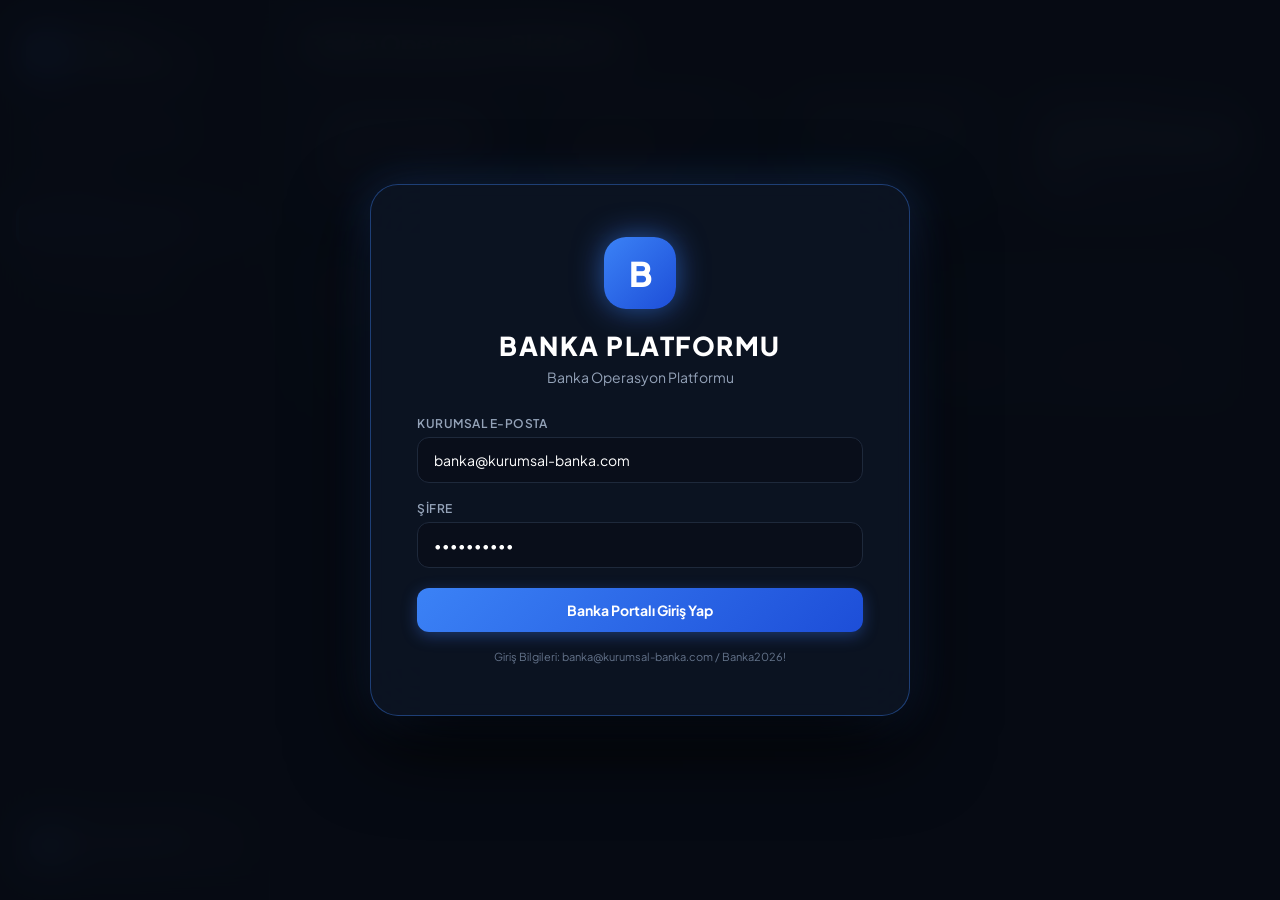
==== CORPORATE BANK/templates/bank_portal.html @ aa8bb830 "Add files via upload" ====
<!DOCTYPE html>
<html lang="tr">
<head>
    <meta charset="UTF-8">
    <meta name="viewport" content="width=device-width, initial-scale=1.0">
    <title>Banka Operasyon Platformu</title>
    <!-- Google Fonts -->
    <link href="https://fonts.googleapis.com/css2?family=Plus+Jakarta+Sans:wght@300;400;500;600;700;800&display=swap" rel="stylesheet">
    <style>
        :root {
            --bg-dark: #070B14;
            --bg-card: #0D1424;
            --bg-sidebar: #090E1A;
            --bg-glass: rgba(13, 20, 36, 0.75);
            --border-color: #1E293B;
            --border-glass: rgba(59, 130, 246, 0.18);
            
            --primary: #3B82F6;
            --primary-dark: #1D4ED8;
            --primary-light: #60A5FA;
            
            --text-main: #F8FAFC;
            --text-muted: #94A3B8;
            --text-dim: #64748B;
            
            --success: #10B981;
            --warning: #F59E0B;
            --danger: #EF4444;
            
            --radius-md: 12px;
            --radius-lg: 18px;
        }

        * {
            margin: 0;
            padding: 0;
            box-sizing: border-box;
            font-family: 'Plus Jakarta Sans', -apple-system, BlinkMacSystemFont, sans-serif;
            -webkit-font-smoothing: antialiased;
        }

        body {
            background-color: var(--bg-dark);
            background-image: 
                radial-gradient(circle at 10% 20%, rgba(59, 130, 246, 0.08) 0%, transparent 40%),
                radial-gradient(circle at 90% 80%, rgba(29, 78, 216, 0.06) 0%, transparent 40%);
            color: var(--text-main);
            min-height: 100vh;
            overflow-x: hidden;
            display: flex;
        }

        /* Glass Login Overlay */
        .login-overlay {
            position: fixed;
            top: 0;
            left: 0;
            width: 100vw;
            height: 100vh;
            background: rgba(7, 11, 20, 0.94);
            backdrop-filter: blur(20px);
            -webkit-backdrop-filter: blur(20px);
            z-index: 9999;
            display: flex;
            align-items: center;
            justify-content: center;
            transition: opacity 0.4s ease, visibility 0.4s ease;
        }

        .login-overlay.hidden {
            opacity: 0;
            visibility: hidden;
            pointer-events: none;
        }

        .login-card {
            width: 540px;
            max-width: 92vw;
            background: rgba(13, 20, 36, 0.9);
            backdrop-filter: blur(32px);
            -webkit-backdrop-filter: blur(32px);
            border: 1px solid rgba(59, 130, 246, 0.4);
            border-radius: 28px;
            padding: 52px 46px;
            box-shadow: 0 30px 80px rgba(0, 0, 0, 0.85), 0 0 45px rgba(59, 130, 246, 0.25);
            text-align: center;
            position: relative;
        }
        .login-logo {
            width: 72px;
            height: 72px;
            border-radius: 22px;
            background: linear-gradient(135deg, #3B82F6 0%, #1D4ED8 100%);
            display: flex;
            align-items: center;
            justify-content: center;
            font-size: 34px;
            font-weight: 800;
            color: #FFF;
            margin: 0 auto 20px auto;
            box-shadow: 0 0 30px rgba(59, 130, 246, 0.6);
        }
        .login-title {
            font-size: 26px;
            font-weight: 800;
            color: #FFF;
            letter-spacing: 1.5px;
            margin-bottom: 6px;
        }
        .login-subtitle {
            font-size: 14px;
            color: var(--text-muted);
            margin-bottom: 30px;
        }

        .form-group {
            margin-bottom: 18px;
            text-align: left;
        }

        .form-group label {
            display: block;
            font-size: 12px;
            font-weight: 600;
            color: var(--text-muted);
            margin-bottom: 6px;
            text-transform: uppercase;
            letter-spacing: 0.5px;
        }

        .form-input {
            width: 100%;
            padding: 13px 16px;
            background: rgba(9, 14, 26, 0.9);
            border: 1px solid var(--border-color);
            border-radius: var(--radius-md);
            color: #FFF;
            font-size: 14px;
            outline: none;
            transition: all 0.2s ease;
        }

        .form-input:focus {
            border-color: var(--primary);
            box-shadow: 0 0 15px rgba(59, 130, 246, 0.3);
        }

        .btn-primary {
            width: 100%;
            padding: 13px 20px;
            background: linear-gradient(135deg, var(--primary) 0%, var(--primary-dark) 100%);
            border: none;
            border-radius: var(--radius-md);
            color: #FFF;
            font-size: 14px;
            font-weight: 700;
            cursor: pointer;
            transition: all 0.2s ease;
            box-shadow: 0 4px 15px rgba(59, 130, 246, 0.35);
            display: flex;
            align-items: center;
            justify-content: center;
            gap: 8px;
        }

        .btn-primary:hover {
            transform: translateY(-2px);
            box-shadow: 0 8px 25px rgba(59, 130, 246, 0.5);
        }

        .login-error {
            margin-top: 14px;
            padding: 10px;
            background: rgba(239, 68, 68, 0.15);
            border: 1px solid rgba(239, 68, 68, 0.3);
            border-radius: 8px;
            color: #FCA5A5;
            font-size: 13px;
            display: none;
        }

        /* App Wrapper */
        .app-container {
            display: flex;
            width: 100vw;
            height: 100vh;
            overflow: hidden;
        }

        /* Sidebar Navigation */
        .sidebar {
            width: 270px;
            background: var(--bg-sidebar);
            border-right: 1px solid var(--border-color);
            display: flex;
            flex-direction: column;
            justify-content: space-between;
            padding: 24px 16px;
            z-index: 20;
        }

        .brand-header {
            display: flex;
            align-items: center;
            gap: 12px;
            padding: 8px 10px;
            margin-bottom: 24px;
        }

        .brand-logo {
            width: 44px;
            height: 44px;
            border-radius: var(--radius-md);
            background: linear-gradient(135deg, var(--primary) 0%, var(--primary-dark) 100%);
            display: flex;
            align-items: center;
            justify-content: center;
            font-size: 22px;
            font-weight: 800;
            color: #FFF;
            box-shadow: 0 0 20px rgba(59, 130, 246, 0.4);
        }

        .brand-title {
            font-size: 15px;
            font-weight: 800;
            letter-spacing: 1.5px;
            color: #FFF;
        }

        .nav-menu {
            list-style: none;
            display: flex;
            flex-direction: column;
            gap: 6px;
        }

        .nav-item {
            display: flex;
            align-items: center;
            gap: 12px;
            padding: 12px 16px;
            border-radius: var(--radius-md);
            color: var(--text-muted);
            font-size: 13.5px;
            font-weight: 600;
            cursor: pointer;
            transition: all 0.2s ease;
        }

        .nav-item:hover {
            background: rgba(59, 130, 246, 0.1);
            color: #FFF;
            transform: translateX(4px);
        }

        .nav-item.active {
            background: linear-gradient(90deg, rgba(59, 130, 246, 0.22) 0%, rgba(29, 78, 216, 0.08) 100%);
            border-left: 3px solid var(--primary);
            color: #FFF;
        }

        .nav-icon {
            width: 18px;
            height: 18px;
            stroke: currentColor;
            flex-shrink: 0;
        }

        /* Glass Sidebar Footer User Profile */
        .user-glass-card {
            background: rgba(13, 20, 36, 0.7);
            border: 1px solid var(--border-color);
            border-radius: 14px;
            padding: 12px 14px;
            display: flex;
            align-items: center;
            justify-content: space-between;
        }

        .user-avatar {
            width: 36px;
            height: 36px;
            border-radius: 50%;
            background: linear-gradient(135deg, var(--primary) 0%, var(--primary-light) 100%);
            display: flex;
            align-items: center;
            justify-content: center;
            font-weight: 800;
            color: #FFF;
            font-size: 15px;
        }

        .user-info h4 {
            font-size: 13px;
            font-weight: 700;
            color: #FFF;
        }

        .user-info p {
            font-size: 11px;
            color: var(--text-dim);
        }

        /* Main Content View */
        .main-content {
            flex: 1;
            display: flex;
            flex-direction: column;
            height: 100vh;
            overflow-y: auto;
            padding: 28px 36px;
        }

        .top-navbar {
            margin-bottom: 24px;
        }

        .top-navbar h1 {
            font-size: 24px;
            font-weight: 800;
            color: #FFF;
            letter-spacing: -0.5px;
        }

        /* KPI Cards Grid */
        .kpi-grid {
            display: grid;
            grid-template-columns: repeat(auto-fit, minmax(220px, 1fr));
            gap: 18px;
            margin-bottom: 28px;
        }

        .kpi-card {
            background: var(--bg-card);
            border: 1px solid var(--border-color);
            border-radius: var(--radius-lg);
            padding: 22px;
            display: flex;
            flex-direction: column;
            justify-content: space-between;
            box-shadow: 0 4px 20px rgba(0, 0, 0, 0.4);
        }

        .kpi-card label {
            font-size: 11px;
            color: var(--text-muted);
            text-transform: uppercase;
            letter-spacing: 0.5px;
            font-weight: 700;
        }

        .kpi-card .value {
            font-size: 24px;
            font-weight: 800;
            color: #FFF;
            margin-top: 6px;
        }

        .kpi-card .sub-text {
            font-size: 11px;
            color: var(--primary-light);
            margin-top: 4px;
        }

        /* Main Panel Glass Card */
        .panel-card {
            background: var(--bg-card);
            border: 1px solid var(--border-color);
            border-radius: var(--radius-lg);
            padding: 28px;
            box-shadow: 0 8px 30px rgba(0, 0, 0, 0.45);
        }

        .panel-header {
            display: flex;
            align-items: center;
            justify-content: space-between;
            margin-bottom: 24px;
        }

        .panel-title h3 {
            font-size: 18px;
            font-weight: 800;
            color: #FFF;
        }

        .panel-title p {
            font-size: 12px;
            color: var(--text-dim);
            margin-top: 2px;
        }

        /* Tab Panels */
        .tab-panel {
            display: none;
            animation: fadeIn 0.3s ease;
        }

        .tab-panel.active {
            display: block;
        }

        @keyframes fadeIn {
            from { opacity: 0; transform: translateY(6px); }
            to { opacity: 1; transform: translateY(0); }
        }

        /* Custom Table */
        .table-container {
            overflow-x: auto;
        }

        table {
            width: 100%;
            border-collapse: collapse;
            text-align: left;
            font-size: 13.5px;
        }

        th {
            background: rgba(9, 14, 26, 0.9);
            color: var(--text-muted);
            padding: 14px 18px;
            font-size: 11px;
            text-transform: uppercase;
            letter-spacing: 0.8px;
            border-bottom: 1px solid var(--border-color);
        }

        td {
            padding: 16px 18px;
            border-bottom: 1px solid rgba(255, 255, 255, 0.05);
            color: #E2E8F0;
            vertical-align: middle;
        }

        tr:hover td {
            background: rgba(59, 130, 246, 0.05);
        }

        /* Badges & Buttons */
        .badge {
            padding: 4px 12px;
            border-radius: 20px;
            font-size: 12px;
            font-weight: 700;
            display: inline-block;
        }

        .badge-pending {
            background: rgba(245, 158, 11, 0.15);
            color: #FBBF24;
            border: 1px solid rgba(245, 158, 11, 0.3);
        }

        .badge-collected {
            background: rgba(16, 185, 129, 0.15);
            color: #34D399;
            border: 1px solid rgba(16, 185, 129, 0.3);
        }

        .btn-success {
            background: linear-gradient(135deg, var(--success) 0%, #059669 100%);
            color: #FFF;
            border: none;
            padding: 8px 16px;
            border-radius: 8px;
            font-size: 12px;
            font-weight: 700;
            cursor: pointer;
            transition: all 0.2s ease;
            box-shadow: 0 4px 12px rgba(16, 185, 129, 0.3);
        }

        .btn-success:hover {
            transform: translateY(-1px);
            box-shadow: 0 6px 16px rgba(16, 185, 129, 0.5);
        }

        /* Toast Container */
        .toast-container {
            position: fixed;
            bottom: 28px;
            right: 28px;
            z-index: 10000;
            display: flex;
            flex-direction: column;
            gap: 12px;
            pointer-events: none;
        }

        .toast {
            pointer-events: auto;
            min-width: 320px;
            max-width: 440px;
            background: rgba(13, 20, 36, 0.95);
            backdrop-filter: blur(20px);
            border: 1px solid rgba(59, 130, 246, 0.3);
            border-radius: 14px;
            padding: 16px 20px;
            color: #FFF;
            box-shadow: 0 12px 35px rgba(0,0,0,0.7);
        }
    </style>
</head>
<body>

    <!-- Glassmorphic Login Overlay -->
    <div id="bank-login-overlay" class="login-overlay">
        <div class="login-card">
            <div class="login-logo">B</div>
            <div class="login-title">BANKA PLATFORMU</div>
            <div class="login-subtitle">Banka Operasyon Platformu</div>

            <form id="bank-login-form">
                <div class="form-group">
                    <label>Kurumsal E-Posta</label>
                    <input type="email" id="bank-email" class="form-input" value="banka@kurumsal-banka.com" required placeholder="banka@kurumsal-banka.com">
                </div>
                <div class="form-group">
                    <label>Şifre</label>
                    <input type="password" id="bank-password" class="form-input" value="Banka2026!" required placeholder="••••••••">
                </div>

                <div id="bank-login-error" class="login-error">Hatalı e-posta veya şifre!</div>

                <button type="submit" class="btn-primary" style="margin-top: 20px;">
                    Banka Portalı Giriş Yap
                </button>
            </form>
            <div style="margin-top: 18px; font-size: 11px; color: var(--text-dim);">Giriş Bilgileri: banka@kurumsal-banka.com / Banka2026!</div>
        </div>
    </div>

    <!-- Main Layout Container -->
    <div class="app-container">
        
        <!-- Sidebar Navigation -->
        <aside class="sidebar">
            <div>
                <div class="brand-header">
                    <div class="brand-logo">B</div>
                    <div class="brand-title">BANKA PLATFORMU</div>
                </div>

                <ul class="nav-menu">
                    <li class="nav-item" data-tab="receivables">
                        <svg class="nav-icon" fill="none" stroke="currentColor" stroke-width="2" viewBox="0 0 24 24"><path d="M12 8c-1.657 0-3 .895-3 2s1.343 2 3 2 3 .895 3 2-1.343 2-3 2m0-8c1.11 0 2.08.402 2.599 1M12 8V7m0 1v8m0 0v1m0-1c-1.11 0-2.08-.402-2.599-1M21 12a9 9 0 11-18 0 9 9 0 0118 0z"/></svg>
                        Bekleyen Alacaklar
                    </li>
                    <li class="nav-item" data-tab="logs">
                        <svg class="nav-icon" fill="none" stroke="currentColor" stroke-width="2" viewBox="0 0 24 24"><path d="M9 12h6m-6 4h6m2 5H7a2 2 0 01-2-2V5a2 2 0 012-2h5.586a1 1 0 01.707.293l5.414 5.414a1 1 0 01.293.707V19a2 2 0 01-2 2z"/></svg>
                        İşlemler
                    </li>
                    <li class="nav-item active" data-tab="accounts">
                        <svg class="nav-icon" fill="none" stroke="currentColor" stroke-width="2" viewBox="0 0 24 24"><path d="M19 21V5a2 2 0 00-2-2H7a2 2 0 00-2 2v16m14 0h2m-2 0h-5m-9 0H3m2 0h5m3 0h1M9 7h1m-1 4h1m4-4h1m-1 4h1m-5 10v-5a1 1 0 011-1h2a1 1 0 011 1v5m-4 0h4"/></svg>
                        Kurumsal Hesaplar
                    </li>
                    <li class="nav-item" data-tab="outbox">
                        <svg class="nav-icon" fill="none" stroke="currentColor" stroke-width="2" viewBox="0 0 24 24"><path d="M3 8l7.89 5.26a2 2 0 002.22 0L21 8M5 19h14a2 2 0 002-2V7a2 2 0 00-2-2H5a2 2 0 00-2 2v10a2 2 0 002 2z"/></svg>
                        E-Posta Çıkışları
                    </li>
                </ul>
            </div>

            <!-- User Footer Card -->
            <div class="user-glass-card">
                <div style="display: flex; align-items: center; gap: 10px;">
                    <div class="user-avatar">H</div>
                    <div class="user-info">
                        <h4>Operasyon Müdürü</h4>
                        <p>Senior Executive</p>
                    </div>
                </div>
                <button onclick="bankLogout()" style="background: transparent; border: none; color: var(--danger); cursor: pointer;" title="Çıkış Yap">
                    <svg width="18" height="18" fill="none" stroke="currentColor" stroke-width="2" viewBox="0 0 24 24"><path d="M17 16l4-4m0 0l-4-4m4 4H7m6 4v1a3 3 0 01-3 3H6a3 3 0 01-3-3V7a3 3 0 013-3h4a3 3 0 013 3v1"/></svg>
                </button>
            </div>
        </aside>

        <!-- Main Wrapper Content -->
        <main class="main-content">
            
            <div class="top-navbar">
                <h1>Banka Operasyon Platformu</h1>
            </div>

            <!-- 4 Top KPI Cards (Navy Glass Card Style) -->
            <div class="kpi-grid">
                <div class="kpi-card">
                    <label>TOPLAM ALACAK HACMİ</label>
                    <div id="kpi-total-amount" class="value">2.152.218,00 TL</div>
                    <div class="sub-text">Sistemdeki tüm kayıtlar</div>
                </div>
                <div class="kpi-card">
                    <label>BEKLEYEN ALACAKLAR</label>
                    <div id="kpi-pending-amount" class="value" style="color: var(--warning);">0,00 TL</div>
                    <div class="sub-text">Tahsil Edilmeyi Bekleyen</div>
                </div>
                <div class="kpi-card">
                    <label>TAHSİL EDİLEN TUTARLAR</label>
                    <div id="kpi-collected-amount" class="value" style="color: var(--success);">2.152.218,00 TL</div>
                    <div class="sub-text">ERP'ye Dekont Gönderildi</div>
                </div>
                <div class="kpi-card">
                    <label>KAYITLI BAYİ LİMİTİ</label>
                    <div id="kpi-total-limit" class="value">45.200.000,00 TL</div>
                    <div class="sub-text">15 Kurumsal Bayi Hesabı</div>
                </div>
            </div>

            <!-- TAB 1: RECEIVABLES -->
            <div id="tab-receivables" class="tab-panel">
                <div class="panel-card">
                    <div class="panel-header">
                        <div class="panel-title">
                            <h3>Bekleyen Alacaklar & Otomatik Tahsilat</h3>
                            <p>SILLAJÉ ERP tarafından iletilen alacak kayıtları</p>
                        </div>
                        <button class="btn-primary" style="width: auto;" onclick="collectAllDBS()">
                            Vadesi Gelenleri Tahsil Et & ERP'ye Dekont Gönder
                        </button>
                    </div>

                    <div class="table-container">
                        <table>
                            <thead>
                                <tr>
                                    <th>Referans No</th>
                                    <th>Borçlu Bayi</th>
                                    <th>ERP Fatura No</th>
                                    <th>Tutar</th>
                                    <th>Vade Tarihi</th>
                                    <th>Durum</th>
                                    <th>Aksiyon</th>
                                </tr>
                            </thead>
                            <tbody id="receivables-tbody">
                                <!-- Dynamic -->
                            </tbody>
                        </table>
                    </div>
                </div>
            </div>

            <!-- TAB 2: LOGS -->
            <div id="tab-logs" class="tab-panel">
                <div class="panel-card">
                    <div class="panel-header">
                        <div class="panel-title">
                            <h3>Banka Operasyon Log Kayıtları</h3>
                            <p>Sistemdeki tüm alacak kayıt ve tahsilat hareketleri</p>
                        </div>
                    </div>

                    <div class="table-container">
                        <table>
                            <thead>
                                <tr>
                                    <th>Zaman Stamp</th>
                                    <th>İşlem Tipi</th>
                                    <th>Detaylar</th>
                                </tr>
                            </thead>
                            <tbody id="logs-tbody">
                                <!-- Dynamic -->
                            </tbody>
                        </table>
                    </div>
                </div>
            </div>

            <!-- TAB 3: ACCOUNTS & DEALER LIMITS (MATCHING SCREENSHOT 1,3,4,5) -->
            <div id="tab-accounts" class="tab-panel active">
                <div class="panel-card">
                    <div class="panel-header">
                        <div class="panel-title">
                            <h3>Kurumsal Bayi Kredi Limitleri</h3>
                            <p>Banka bünyesindeki bayi kredi limit durumları</p>
                        </div>
                    </div>

                    <div class="table-container">
                        <table>
                            <thead>
                                <tr>
                                    <th>BAYİ KODU</th>
                                    <th>BAYİ UNVANI</th>
                                    <th>VERGİ KİMLİK NO</th>
                                    <th>TOPLAM KREDİ LİMİTİ</th>
                                    <th>KULLANILAN RİSK</th>
                                    <th>KULLANILABİLİR LİMİT</th>
                                </tr>
                            </thead>
                            <tbody id="dealers-tbody">
                                <!-- Dynamic Dealer Limits Table -->
                            </tbody>
                        </table>
                    </div>
                </div>
            </div>

            <!-- TAB 4: OUTBOX EMAIL DISPATCH LOGS -->
            <div id="tab-outbox" class="tab-panel">
                <div class="panel-card">
                    <div class="panel-header">
                        <div class="panel-title">
                            <h3>E-Posta Çıkış Logları</h3>
                            <p>SILLAJÉ ERP alıcısına gönderilen resmi bildirim kayıtları</p>
                        </div>
                    </div>

                    <div class="table-container">
                        <table>
                            <thead>
                                <tr>
                                    <th>Tarih</th>
                                    <th>Alıcı URL</th>
                                    <th>İletilen Dekont No</th>
                                    <th>Durum</th>
                                </tr>
                            </thead>
                            <tbody id="emails-tbody">
                                <!-- Dynamic -->
                            </tbody>
                        </table>
                    </div>
                </div>
            </div>

        </main>
    </div>

    <!-- Toast Notifications Container -->
    <div id="toast-container" class="toast-container"></div>

    <script>
        // Ensure Login Screen Appears First on load
        document.addEventListener("DOMContentLoaded", () => {
            const overlay = document.getElementById("bank-login-overlay");
            if (overlay && !localStorage.getItem("bank_user_logged_in")) {
                overlay.classList.remove("hidden");
            } else if (overlay) {
                overlay.classList.add("hidden");
            }
            loadBankData();
        });

        // Login Logic
        const loginForm = document.getElementById("bank-login-form");
        if (loginForm) {
            loginForm.addEventListener("submit", async (e) => {
                e.preventDefault();
                const email = document.getElementById("bank-email").value.trim();
                const password = document.getElementById("bank-password").value.trim();
                const errEl = document.getElementById("bank-login-error");

                if (email === "banka@kurumsal-banka.com" && password === "Banka2026!") {
                    localStorage.setItem("bank_user_logged_in", "true");
                    document.getElementById("bank-login-overlay").classList.add("hidden");
                    showToast("Banka Operasyon Portalı sistemine hoş geldiniz", "success");
                    loadBankData();
                } else {
                    errEl.style.display = "block";
                    showToast("Hatalı e-posta veya şifre!", "error");
                }
            });
        }

        function bankLogout() {
            localStorage.removeItem("bank_user_logged_in");
            const overlay = document.getElementById("bank-login-overlay");
            if (overlay) overlay.classList.remove("hidden");
            showToast("Banka portalı oturumu kapatıldı.", "info");
        }

        // Tab Switching Logic
        document.querySelectorAll(".nav-item[data-tab]").forEach(item => {
            item.addEventListener("click", () => {
                const target = item.getAttribute("data-tab");
                document.querySelectorAll(".nav-item").forEach(el => el.classList.remove("active"));
                item.classList.add("active");

                document.querySelectorAll(".tab-panel").forEach(p => p.classList.remove("active"));
                const targetPanel = document.getElementById(`tab-${target}`);
                if (targetPanel) targetPanel.classList.add("active");
            });
        });

        // Fetch Data from Server
        async function loadBankData() {
            try {
                const res = await fetch("/api/dbs/receivables");
                const data = await res.json();
                if (data.status === "success") {
                    renderReceivables(data.transactions || []);
                    renderDealers(data.dealers || []);
                    calculateKPIs(data.transactions || [], data.dealers || []);
                }
            } catch (err) {
                console.error("loadBankData error:", err);
            }
            loadLogs();
        }

        function renderReceivables(transactions) {
            const tbody = document.getElementById("receivables-tbody");
            if (!tbody) return;

            if (transactions.length === 0) {
                tbody.innerHTML = `<tr><td colspan="7" style="text-align: center; color: var(--text-dim);">Sistemde alacak kaydı bulunmuyor.</td></tr>`;
                return;
            }

            tbody.innerHTML = transactions.map(tx => `
                <tr>
                    <td><strong style="color: var(--primary);">${tx.dbs_ref}</strong></td>
                    <td><strong>${tx.dealer_name}</strong> <span style="font-size: 11px; color: var(--text-dim);">(${tx.dealer_code})</span></td>
                    <td>${tx.invoice_no}</td>
                    <td style="font-weight: 800; color: #FFF;">${parseFloat(tx.amount).toLocaleString('tr-TR', {minimumFractionDigits: 2})} TL</td>
                    <td>${tx.due_date}</td>
                    <td><span class="badge ${tx.status === 'Bekliyor' ? 'badge-pending' : 'badge-collected'}">${tx.status}</span></td>
                    <td>
                        ${tx.status === 'Bekliyor' ? `
                            <button class="btn-success" onclick="collectSingleDBS(${tx.id})">Tahsil Et</button>
                        ` : `<span style="font-size: 12px; color: var(--text-dim);">${tx.receipt_code || 'İşlem Yapıldı'}</span>`}
                    </td>
                </tr>
            `).join('');
        }

        function renderDealers(dealers) {
            const tbody = document.getElementById("dealers-tbody");
            if (!tbody) return;

            tbody.innerHTML = dealers.map(d => `
                <tr>
                    <td><strong>${d.dealer_code}</strong></td>
                    <td><strong>${d.dealer_name}</strong></td>
                    <td>${d.tax_no}</td>
                    <td style="font-weight: 700; color: #FFF;">${parseFloat(d.dbs_limit || 0).toLocaleString('tr-TR', {minimumFractionDigits: 2})} TL</td>
                    <td style="color: #F59E0B; font-weight: 700;">${parseFloat(d.used_limit || 0).toLocaleString('tr-TR', {minimumFractionDigits: 2})} TL</td>
                    <td style="color: #10B981; font-weight: 700;">${parseFloat(d.available_limit || 0).toLocaleString('tr-TR', {minimumFractionDigits: 2})} TL</td>
                </tr>
            `).join('');
        }

        function calculateKPIs(transactions, dealers) {
            let total = 0, pending = 0, collected = 0;
            transactions.forEach(tx => {
                const amt = parseFloat(tx.amount || 0);
                total += amt;
                if (tx.status === 'Bekliyor') pending += amt;
                else collected += amt;
            });

            let totalDealerLimit = 0;
            dealers.forEach(d => totalDealerLimit += parseFloat(d.dbs_limit || 0));

            const totalEl = document.getElementById("kpi-total-amount");
            if (totalEl) totalEl.innerText = `${total.toLocaleString('tr-TR', {minimumFractionDigits: 2})} TL`;

            const pendingEl = document.getElementById("kpi-pending-amount");
            if (pendingEl) pendingEl.innerText = `${pending.toLocaleString('tr-TR', {minimumFractionDigits: 2})} TL`;

            const collectedEl = document.getElementById("kpi-collected-amount");
            if (collectedEl) collectedEl.innerText = `${collected.toLocaleString('tr-TR', {minimumFractionDigits: 2})} TL`;

            const limitEl = document.getElementById("kpi-total-limit");
            if (limitEl && totalDealerLimit > 0) limitEl.innerText = `${totalDealerLimit.toLocaleString('tr-TR', {minimumFractionDigits: 2})} TL`;
        }

        async function collectAllDBS() {
            if (!confirm("Bekleyen tüm alacaklar tahsil edilip SILLAJÉ ERP sistemine otomatik dekont maili gönderilsin mi?")) return;
            try {
                const res = await fetch("/api/dbs/collect", {
                    method: "POST",
                    headers: { "Content-Type": "application/json" },
                    body: JSON.stringify({})
                });
                const data = await res.json();
                showToast(data.message, "success");
                loadBankData();
            } catch (err) {
                showToast(`Tahsilat Hatası: ${err.message}`, "error");
            }
        }

        async function collectSingleDBS(txId) {
            try {
                const res = await fetch("/api/dbs/collect", {
                    method: "POST",
                    headers: { "Content-Type": "application/json" },
                    body: JSON.stringify({ transaction_id: txId })
                });
                const data = await res.json();
                showToast(data.message, "success");
                loadBankData();
            } catch (err) {
                showToast(`Tahsilat Hatası: ${err.message}`, "error");
            }
        }

        async function loadLogs() {
            try {
                const res = await fetch("/api/logs");
                const data = await res.json();
                const tbody = document.getElementById("logs-tbody");
                const outboxTbody = document.getElementById("emails-tbody");

                if (data.status === "success" && data.logs) {
                    if (tbody) {
                        tbody.innerHTML = data.logs.map(log => `
                            <tr>
                                <td style="color: var(--text-dim); font-size: 12px;">${log.created_at}</td>
                                <td><span class="badge badge-pending">${log.action}</span></td>
                                <td>${log.details}</td>
                            </tr>
                        `).join('');
                    }

                    if (outboxTbody) {
                        const emailLogs = data.logs.filter(l => l.action.includes('TAHSILAT') || l.details.includes('Dekont'));
                        outboxTbody.innerHTML = emailLogs.map(l => `
                            <tr>
                                <td style="color: var(--text-dim); font-size: 12px;">${l.created_at}</td>
                                <td style="color: var(--primary);">http://127.0.0.1:5000/api/webhook/mail-gonder</td>
                                <td><strong>${l.details.split('Dekont No: ')[1]?.split(' ')[0] || 'DEKONT-2026'}</strong></td>
                                <td><span class="badge badge-collected">HTTP 200 OK (İletildi)</span></td>
                            </tr>
                        `).join('');
                    }
                }
            } catch (err) {
                console.error("loadLogs error:", err);
            }
        }

        function showToast(msg, type = "success") {
            const container = document.getElementById("toast-container");
            if (!container) return;

            const toast = document.createElement("div");
            toast.className = `toast`;
            toast.innerHTML = `<strong style="text-transform: uppercase; font-size: 12px;">${type === 'success' ? 'Başarılı' : 'Bilgi'}</strong><div style="margin-top: 4px; font-size: 13px;">${msg}</div>`;
            container.appendChild(toast);
            setTimeout(() => toast.remove(), 4000);
        }

        // Auto Refresh Every 6 seconds
        setInterval(loadBankData, 6000);
    </script>
</body>
</html>
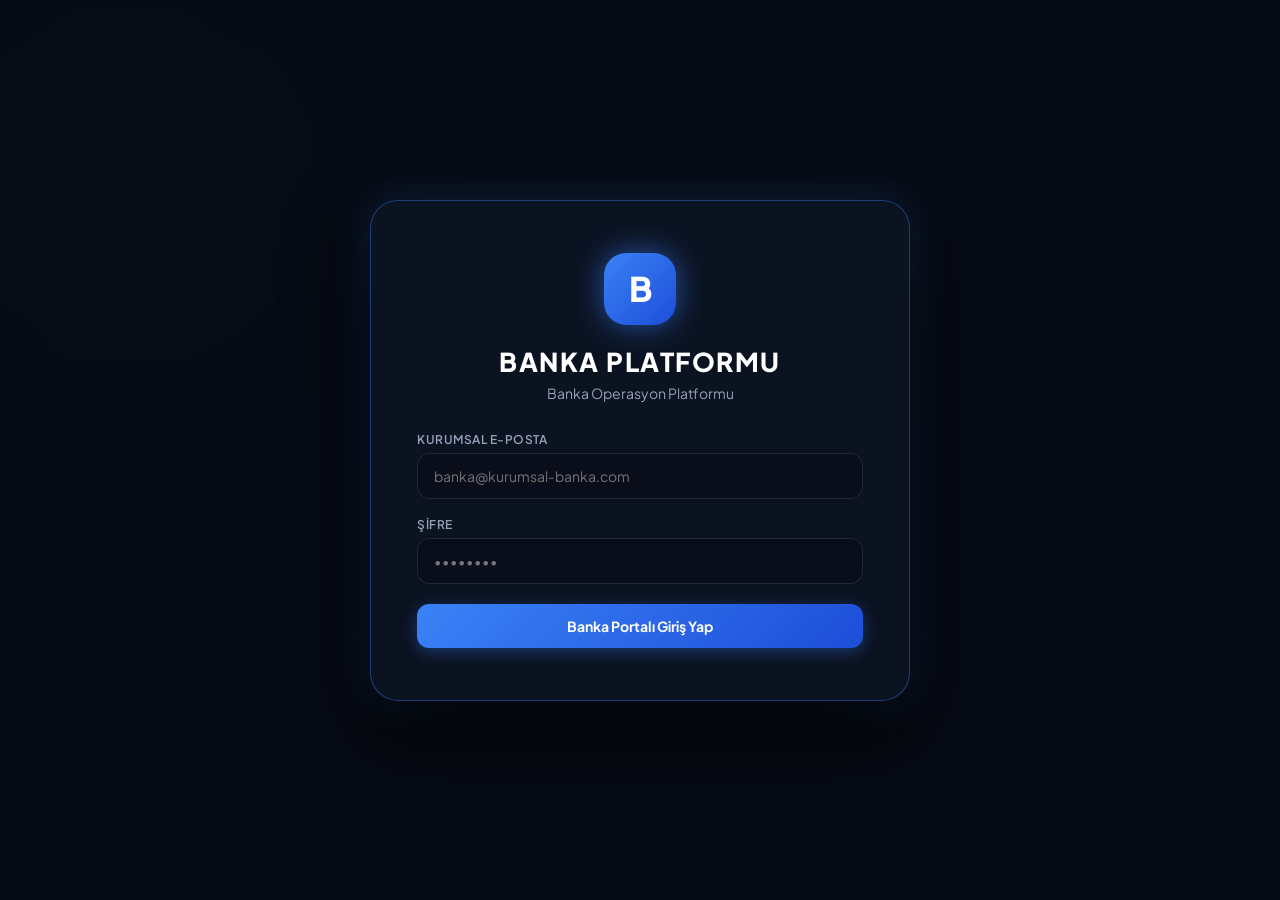
==== commit 554c1684: "Add files via upload" ====
--- a/CORPORATE BANK/templates/bank_portal.html
+++ b/CORPORATE BANK/templates/bank_portal.html
@@ -516,11 +516,11 @@
             <form id="bank-login-form">
                 <div class="form-group">
                     <label>Kurumsal E-Posta</label>
-                    <input type="email" id="bank-email" class="form-input" value="banka@kurumsal-banka.com" required placeholder="banka@kurumsal-banka.com">
+                    <input type="email" id="bank-email" class="form-input" required placeholder="banka@kurumsal-banka.com">
                 </div>
                 <div class="form-group">
                     <label>Şifre</label>
-                    <input type="password" id="bank-password" class="form-input" value="Banka2026!" required placeholder="••••••••">
+                    <input type="password" id="bank-password" class="form-input" required placeholder="••••••••">
                 </div>
 
                 <div id="bank-login-error" class="login-error">Hatalı e-posta veya şifre!</div>
@@ -529,7 +529,6 @@
                     Banka Portalı Giriş Yap
                 </button>
             </form>
-            <div style="margin-top: 18px; font-size: 11px; color: var(--text-dim);">Giriş Bilgileri: banka@kurumsal-banka.com / Banka2026!</div>
         </div>
     </div>
 
@@ -739,10 +738,15 @@
         // Ensure Login Screen Appears First on load
         document.addEventListener("DOMContentLoaded", () => {
             const overlay = document.getElementById("bank-login-overlay");
+            const appContainer = document.querySelector(".app-container");
             if (overlay && !localStorage.getItem("bank_user_logged_in")) {
                 overlay.classList.remove("hidden");
+                overlay.style.display = "flex";
+                if (appContainer) appContainer.style.display = "none";
             } else if (overlay) {
                 overlay.classList.add("hidden");
+                overlay.style.display = "none";
+                if (appContainer) appContainer.style.display = "flex";
             }
             loadBankData();
         });
@@ -755,10 +759,13 @@
                 const email = document.getElementById("bank-email").value.trim();
                 const password = document.getElementById("bank-password").value.trim();
                 const errEl = document.getElementById("bank-login-error");
+                const appContainer = document.querySelector(".app-container");
 
                 if (email === "banka@kurumsal-banka.com" && password === "Banka2026!") {
                     localStorage.setItem("bank_user_logged_in", "true");
                     document.getElementById("bank-login-overlay").classList.add("hidden");
+                    document.getElementById("bank-login-overlay").style.display = "none";
+                    if (appContainer) appContainer.style.display = "flex";
                     showToast("Banka Operasyon Portalı sistemine hoş geldiniz", "success");
                     loadBankData();
                 } else {
@@ -921,15 +928,19 @@
                     }
 
                     if (outboxTbody) {
-                        const emailLogs = data.logs.filter(l => l.action.includes('TAHSILAT') || l.details.includes('Dekont'));
-                        outboxTbody.innerHTML = emailLogs.map(l => `
-                            <tr>
-                                <td style="color: var(--text-dim); font-size: 12px;">${l.created_at}</td>
-                                <td style="color: var(--primary);">http://127.0.0.1:5000/api/webhook/mail-gonder</td>
-                                <td><strong>${l.details.split('Dekont No: ')[1]?.split(' ')[0] || 'DEKONT-2026'}</strong></td>
-                                <td><span class="badge badge-collected">HTTP 200 OK (İletildi)</span></td>
-                            </tr>
-                        `).join('');
+                        const emailLogs = data.logs.filter(l => l.action.includes('TAHSILAT') || l.action.includes('FATURA') || l.details.includes('Dekont') || l.details.includes('BNK') || l.details.includes('alacak'));
+                        if (emailLogs.length === 0) {
+                            outboxTbody.innerHTML = `<tr><td colspan="4" style="text-align: center; color: var(--text-dim);">E-posta / Webhook çıkış kaydı bulunmuyor.</td></tr>`;
+                        } else {
+                            outboxTbody.innerHTML = emailLogs.map(l => `
+                                <tr>
+                                    <td style="color: var(--text-dim); font-size: 12px;">${l.created_at}</td>
+                                    <td style="color: var(--primary); font-size: 12px;">https://sillaje-erp-platform.onrender.com/api/webhook/mail-gonder</td>
+                                    <td><strong>${l.details.includes('Dekont No: ') ? l.details.split('Dekont No: ')[1].split(' ')[0] : (l.details.includes('Ref: ') ? l.details.split('Ref: ')[1].split(' ')[0] : 'BNK-DEKONT')}</strong></td>
+                                    <td><span class="badge badge-collected">HTTP 200 OK (İletildi)</span></td>
+                                </tr>
+                            `).join('');
+                        }
                     }
                 }
             } catch (err) {
